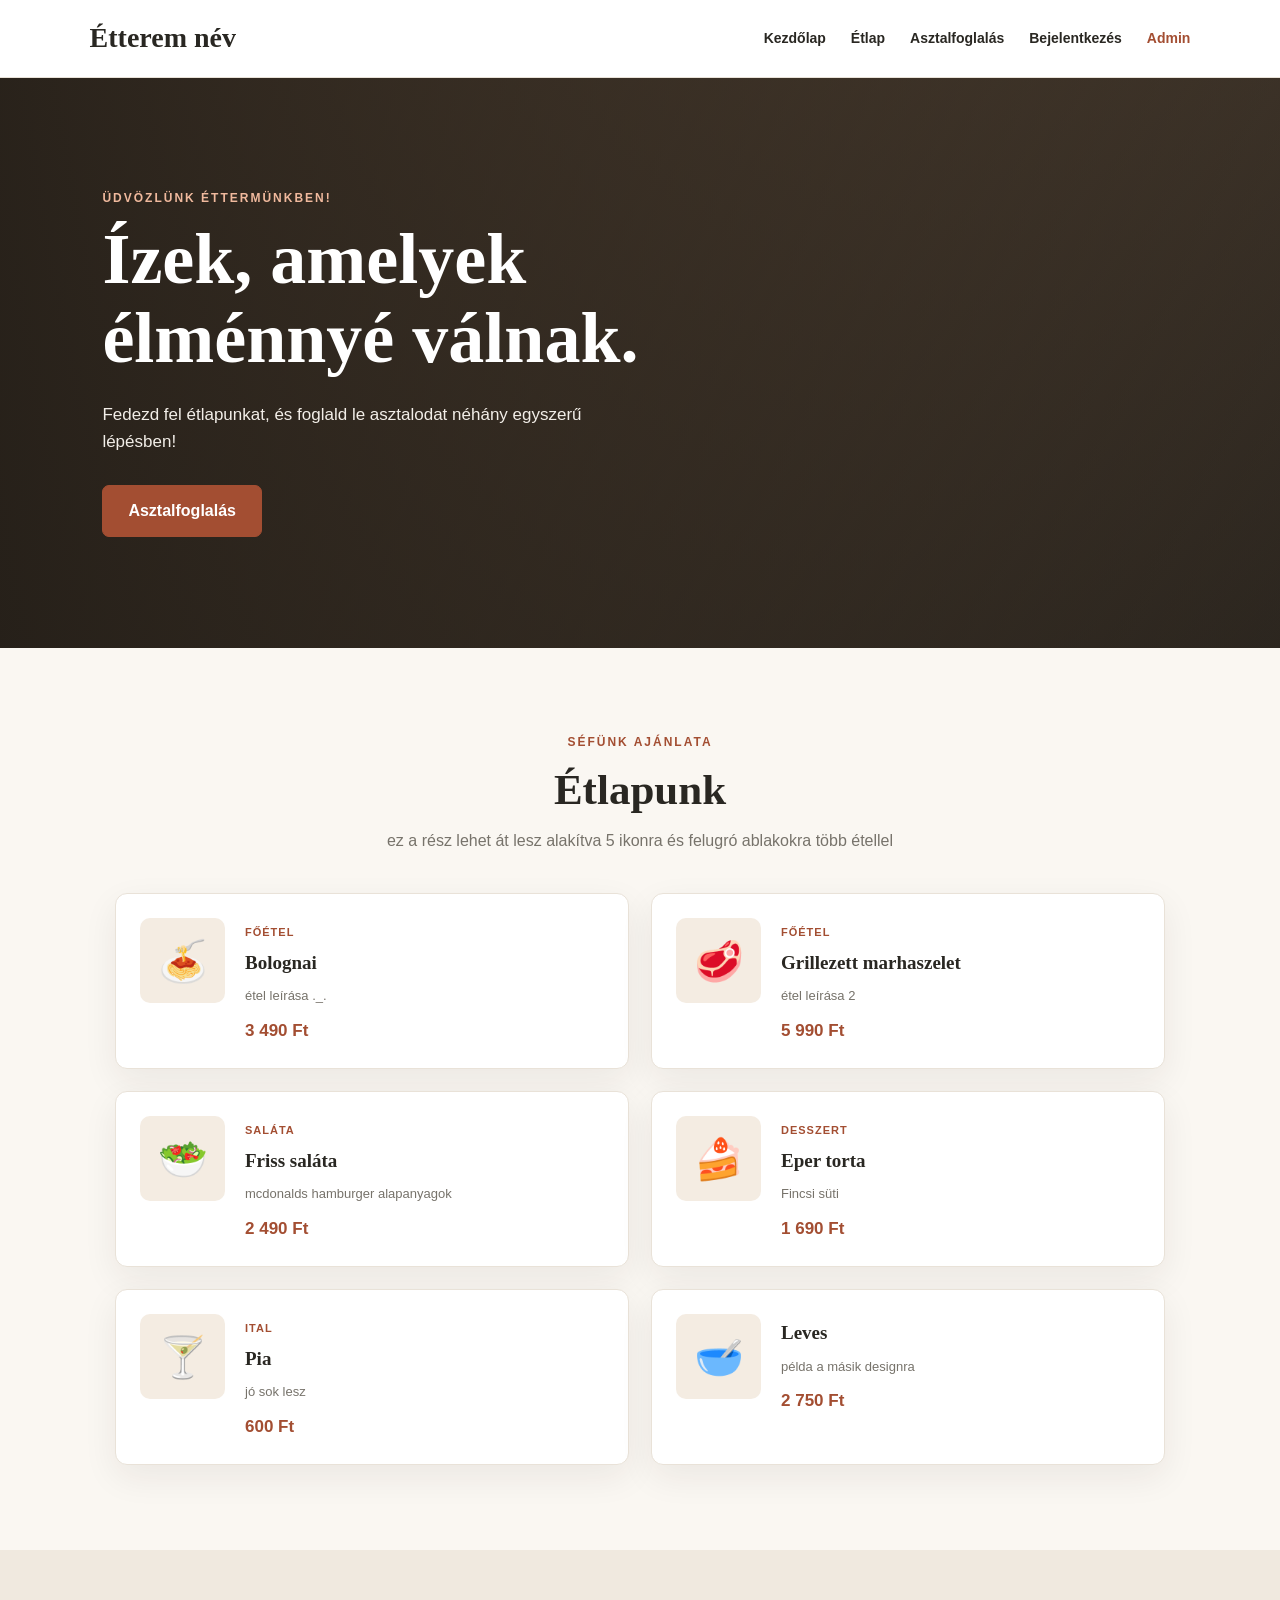
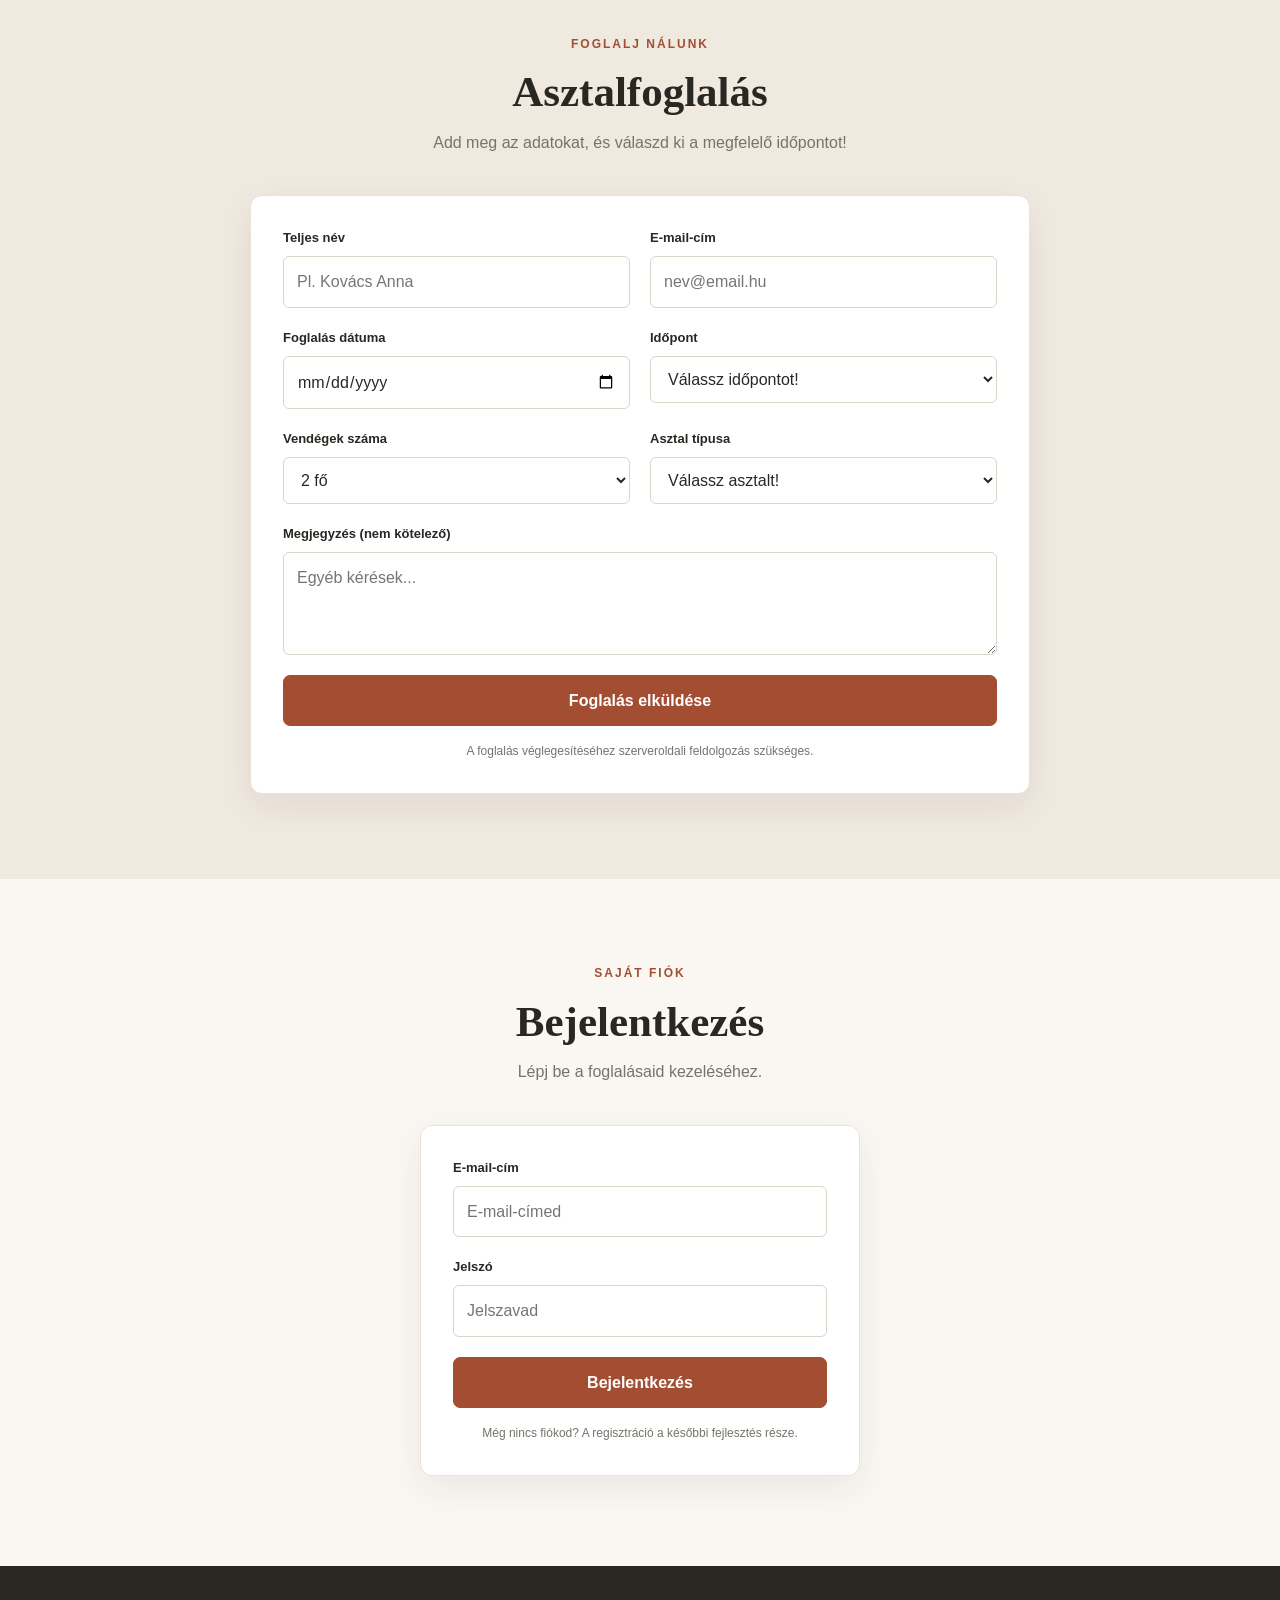
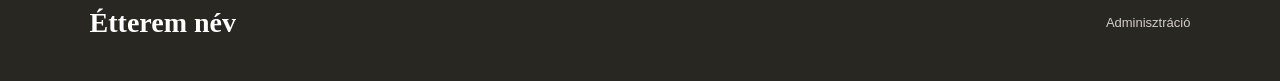
==== index.html @ 40e05d7c "Add files via upload" ====
<!DOCTYPE html>
<html lang="hu">
<head>
    <meta charset="UTF-8">
    <meta name="viewport" content="width=device-width, initial-scale=1.0">
    <title>Étterem név | Éttermi Asztalfoglalás</title>
    <link rel="stylesheet" href="style.css">
</head>
<body>

<header class="header">
    <a href="index.html" class="logo">Étterem név</a>

    <nav>
        <a href="#kezdolap">Kezdőlap</a>
        <a href="#etlap">Étlap</a>
        <a href="#foglalas">Asztalfoglalás</a>
        <a href="#belepes">Bejelentkezés</a>
        <a href="admin.html" class="admin-link">Admin</a>
    </nav>
</header>

<main>
    <section class="hero" id="kezdolap">
        <div class="hero-content">
            <p class="eyebrow">Üdvözlünk éttermünkben!</p>
            <h1>Ízek, amelyek<br>élménnyé válnak.</h1>
            <p>
                Fedezd fel étlapunkat, és foglald le
                asztalodat néhány egyszerű lépésben!
            </p>
            <a href="#foglalas" class="btn">Asztalfoglalás</a>
        </div>
    </section>

    <section class="section" id="etlap">
        <div class="section-heading">
            <p class="eyebrow">Séfünk ajánlata</p>
            <h2>Étlapunk</h2>
            <p>ez a rész lehet át lesz alakítva 5 ikonra és felugró ablakokra több étellel</p>
        </div>

        <!-- adatbázisból majd ide kellenek az ételek -->

        <div class="menu-grid">
            <article class="menu-card">
                <div class="food-icon">🍝</div>
                <div class="menu-info">
                    <span class="category">Főétel</span>
                    <h3>Bolognai</h3>
                    <p>étel leírása ._.</p>
                    <strong>3 490 Ft</strong>
                </div>
            </article>

            <article class="menu-card">
                <div class="food-icon">🥩</div>
                <div class="menu-info">
                    <span class="category">Főétel</span>
                    <h3>Grillezett marhaszelet</h3>
                    <p>étel leírása 2</p>
                    <strong>5 990 Ft</strong>
                </div>
            </article>

            <article class="menu-card">
                <div class="food-icon">🥗</div>
                <div class="menu-info">
                    <span class="category">Saláta</span>
                    <h3>Friss saláta</h3>
                    <p>mcdonalds hamburger alapanyagok</p>
                    <strong>2 490 Ft</strong>
                </div>
            </article>

            <article class="menu-card">
                <div class="food-icon">🍰</div>
                <div class="menu-info">
                    <span class="category">Desszert</span>
                    <h3>Eper torta</h3>
                    <p>Fincsi süti</p>
                    <strong>1 690 Ft</strong>
                </div>
            </article>

            <article class="menu-card">
                <div class="food-icon">🍸</div>
                <div class="menu-info">
                    <span class="category">Ital
                    </span>
                    <h3>Pia</h3>
                    <p>jó sok lesz</p>
                    <strong>600 Ft</strong>
                </div>
            </article>

            <!-- 2. forma az ikonra ha felugró ablakok lesznek -->

            <article class="menu-card">
                <div class="food-icon">🥣</div>
                <div class="menu-info">
                    
                    <h3>Leves</h3>
                    <p>példa a másik designra</p>
                    <strong>2 750 Ft</strong>
                </div>
            </article>
        </div>
    </section>

    <section class="section reservation-section" id="foglalas">
        <div class="section-heading">
            <p class="eyebrow">Foglalj nálunk</p>
            <h2>Asztalfoglalás</h2>
            <p>Add meg az adatokat, és válaszd ki a megfelelő időpontot!</p>
        </div>

        <!-- helyek és időpontok adatbázis ide kell majd -->

        <form class="form-card" action="#" method="post">
            <div class="form-grid">
                <div class="form-group">
                    <label for="guest-name">Teljes név</label>
                    <input type="text" id="guest-name" name="guest_name"
                           placeholder="Pl. Kovács Anna" required>
                </div>

                <div class="form-group">
                    <label for="guest-email">E-mail-cím</label>
                    <input type="email" id="guest-email" name="email"
                           placeholder="nev@email.hu" required>
                </div>

                <div class="form-group">
                    <label for="date">Foglalás dátuma</label>
                    <input type="date" id="date" name="date" required>
                </div>

                <div class="form-group">
                    <label for="time">Időpont</label>
                    <select id="time" name="time" required>
                        <option value="">Válassz időpontot!</option>
                        <option value="12:00">12:00</option>
                        <option value="13:00">13:00</option>
                        <option value="14:00">14:00</option>
                        <option value="18:00">18:00</option>
                        <option value="19:00">19:00</option>
                        <option value="20:00">20:00</option>
                    </select>
                </div>

                <div class="form-group">
                    <label for="guests">Vendégek száma</label>
                    <select id="guests" name="guests" required>
                        <option value="1">1 fő</option>
                        <option value="2" selected>2 fő</option>
                        <option value="3">3 fő</option>
                        <option value="4">4 fő</option>
                        <option value="5">5 fő</option>
                        <option value="6">6 fő</option>
                    </select>
                </div>

                <div class="form-group">
                    <label for="table">Asztal típusa</label>
                    <select id="table" name="table_type" required>
                        <option value="">Válassz asztalt!</option>
                        <option value="normal">Normál asztal</option>
                        <option value="window">Ablak melletti</option>
                        <option value="family">Családi asztal</option>
                    </select>
                </div>
            </div>

            <div class="form-group">
                <label for="note">Megjegyzés (nem kötelező)</label>
                <textarea id="note" name="note" rows="3"
                          placeholder="Egyéb kérések..."></textarea>
            </div>

            <button type="submit" class="btn btn-full">
                Foglalás elküldése
            </button>
            <p class="form-note">
                A foglalás véglegesítéséhez szerveroldali feldolgozás szükséges.
            </p>
        </form>
    </section>

    <section class="section login-section" id="belepes">
        <div class="section-heading">
            <p class="eyebrow">Saját fiók</p>
            <h2>Bejelentkezés</h2>
            <p>Lépj be a foglalásaid kezeléséhez.</p>
        </div>

        <!-- felhasználók és foglalások adatbázis ide jön -->

        <form class="form-card login-card" action="#" method="post">
            <div class="form-group">
                <label for="login-email">E-mail-cím</label>
                <input type="email" id="login-email" name="email"
                       placeholder="E-mail-címed" autocomplete="email" required>
            </div>

            <div class="form-group">
                <label for="login-password">Jelszó</label>
                <input type="password" id="login-password" name="password"
                       placeholder="Jelszavad" autocomplete="current-password"
                       required>
            </div>

            <button type="submit" class="btn btn-full">Bejelentkezés</button>

            <p class="form-note">
                Még nincs fiókod? A regisztráció a későbbi fejlesztés része.
            </p>
        </form>
    </section>
</main>

<footer class="footer">
    <a href="index.html" class="logo">Étterem név</a>
    <a href="admin.html">Adminisztráció</a>
</footer>

</body>
</html>
---- style.css ----
/*alapok*/

:root {
    --primary: #a34e32;
    --primary-dark: #79351f;
    --background: #faf7f2;
    --surface: #ffffff;
    --text: #292722;
    --muted: #77736b;
    --border: #e9e2d8;
    --success: #28764c;
    --warning: #98651a;
    --shadow: 0 12px 35px rgba(46, 35, 22, 0.07);
}

* {
    box-sizing: border-box;
    margin: 0;
    padding: 0;
}

html {
    scroll-behavior: smooth;
    scroll-padding-top: 90px;
}

body {
    font-family: Arial, Helvetica, sans-serif;
    background: var(--background);
    color: var(--text);
    line-height: 1.6;
}

a {
    color: inherit;
    text-decoration: none;
}

button,
input,
select,
textarea {
    font: inherit;
}

button,
.btn {
    cursor: pointer;
}

section {
    scroll-margin-top: 85px;
}

/*fejléc és azon a műveletek*/

.header {
    position: sticky;
    top: 0;
    z-index: 10;
    min-height: 76px;
    padding: 16px 7%;
    display: flex;
    justify-content: space-between;
    align-items: center;
    gap: 24px;
    background: rgba(255, 255, 255, 0.97);
    border-bottom: 1px solid var(--border);
}

.logo {
    font-family: Georgia, serif;
    font-size: 28px;
    font-weight: bold;
    white-space: nowrap;
}

.logo span {
    color: var(--primary);
}

.header nav {
    display: flex;
    align-items: center;
    flex-wrap: wrap;
    gap: 25px;
}

.header nav a {
    font-size: 14px;
    font-weight: 600;
    transition: color 0.2s;
}

.header nav a:hover {
    color: var(--primary);
}

.header nav .admin-link {
    color: var(--primary);
}

/*gombok*/

.btn {
    display: inline-flex;
    justify-content: center;
    align-items: center;
    min-height: 48px;
    padding: 12px 25px;
    border: 1px solid var(--primary);
    border-radius: 7px;
    background: var(--primary);
    color: white;
    font-weight: bold;
    transition: background 0.2s, transform 0.2s;
}

.btn:hover {
    background: var(--primary-dark);
    border-color: var(--primary-dark);
    transform: translateY(-1px);
}

.btn-full {
    width: 100%;
}

.btn-outline {
    color: var(--primary);
    background: transparent;
}

.btn-outline:hover {
    color: white;
}

.small-btn {
    padding: 7px 11px;
    border: 1px solid var(--border);
    border-radius: 5px;
    background: white;
    color: var(--primary);
    font-size: 12px;
    font-weight: bold;
}

.small-btn:hover {
    background: #f7ece5;
}

/*főoldal*/

.hero {
    min-height: 570px;
    padding: 90px 8%;
    display: flex;
    align-items: center;
    background:
        linear-gradient(
            90deg,
            rgba(29, 25, 20, 0.88),
            rgba(29, 25, 20, 0.35)
        ),
        linear-gradient(135deg, #80654c, #342d25);
    color: white;
}

.hero-content {
    max-width: 650px;
}

.eyebrow {
    margin-bottom: 12px;
    color: var(--primary);
    font-size: 12px;
    font-weight: bold;
    letter-spacing: 2px;
    text-transform: uppercase;
}

.hero .eyebrow {
    color: #f0b99d;
}

.hero h1 {
    margin-bottom: 22px;
    font-family: Georgia, serif;
    font-size: clamp(42px, 6vw, 72px);
    line-height: 1.1;
}

.hero-content > p:not(.eyebrow) {
    max-width: 490px;
    margin-bottom: 30px;
    color: #f2eee8;
    font-size: 17px;
}

/*közös részek*/

.section {
    padding: 85px 7%;
}

.section-heading {
    max-width: 650px;
    margin: 0 auto 40px;
    text-align: center;
}

.section-heading h1,
.section-heading h2 {
    margin-bottom: 12px;
    font-family: Georgia, serif;
    font-size: clamp(30px, 4vw, 43px);
    line-height: 1.2;
}

.section-heading > p:last-child {
    color: var(--muted);
}

/*étlap*/

.menu-grid {
    display: grid;
    grid-template-columns: repeat(2, minmax(0, 1fr));
    gap: 22px;
    max-width: 1050px;
    margin: 0 auto;
}

.menu-card {
    display: flex;
    gap: 20px;
    padding: 24px;
    background: var(--surface);
    border: 1px solid var(--border);
    border-radius: 12px;
    box-shadow: var(--shadow);
    transition: transform 0.2s;
}

.menu-card:hover {
    transform: translateY(-4px);
}

.food-icon {
    width: 85px;
    height: 85px;
    flex-shrink: 0;
    display: grid;
    place-items: center;
    border-radius: 10px;
    background: #f4ece2;
    font-size: 40px;
}

.menu-info {
    min-width: 0;
}

.category {
    color: var(--primary);
    font-size: 11px;
    font-weight: bold;
    letter-spacing: 1px;
    text-transform: uppercase;
}

.menu-info h3 {
    margin: 4px 0 8px;
    font-family: Georgia, serif;
    font-size: 19px;
}

.menu-info p {
    margin-bottom: 10px;
    color: var(--muted);
    font-size: 13px;
}

.menu-info strong {
    color: var(--primary);
    font-size: 17px;
}

/*foglalás és infók*/

.reservation-section {
    background: #f0e9df;
}

.form-card {
    max-width: 780px;
    margin: 0 auto;
    padding: 32px;
    background: white;
    border: 1px solid var(--border);
    border-radius: 12px;
    box-shadow: var(--shadow);
}

.form-grid {
    display: grid;
    grid-template-columns: repeat(2, minmax(0, 1fr));
    gap: 20px;
    margin-bottom: 20px;
}

.form-grid-full {
    grid-column: 1 / -1;
}

.form-group {
    display: flex;
    flex-direction: column;
    gap: 7px;
    margin-bottom: 20px;
}

.form-grid .form-group {
    margin-bottom: 0;
}

.form-group label {
    font-size: 13px;
    font-weight: bold;
}

.form-group input,
.form-group select,
.form-group textarea {
    width: 100%;
    min-width: 0;
    padding: 12px 13px;
    color: var(--text);
    background: #fff;
    border: 1px solid #dcd5ca;
    border-radius: 6px;
    outline: none;
    transition: border-color 0.2s, box-shadow 0.2s;
}

.form-group input,
.form-group select {
    min-height: 47px;
}

.form-group textarea {
    resize: vertical;
}

.form-group input:focus,
.form-group select:focus,
.form-group textarea:focus {
    border-color: var(--primary);
    box-shadow: 0 0 0 3px rgba(163, 78, 50, 0.12);
}

.form-note {
    margin-top: 16px;
    color: var(--muted);
    font-size: 12px;
    text-align: center;
}

/*bejelentkezés*/

.login-section {
    padding-top: 85px;
    padding-bottom: 90px;
}

.login-card {
    max-width: 440px;
}

.login-card .form-group {
    margin-bottom: 20px;
}

.back-link {
    display: block;
    margin-top: 22px;
    color: var(--primary);
    font-size: 14px;
    text-align: center;
}

.back-link:hover {
    text-decoration: underline;
}

/*lábléc*/

.footer {
    padding: 35px 7%;
    display: flex;
    justify-content: space-between;
    align-items: center;
    flex-wrap: wrap;
    gap: 20px;
    background: #292722;
    color: white;
}

.footer p,
.footer > a:last-child {
    color: #d4cec5;
    font-size: 13px;
}

/*admin*/

.admin-body {
    min-height: 100vh;
}

.admin-main {
    max-width: 1250px;
    margin: 0 auto;
    padding: 50px 5%;
}

.admin-login-section {
    padding: 25px 0 75px;
}

.admin-login-section .section-heading h1 {
    font-size: 36px;
}

.dashboard {
    padding-top: 35px;
    border-top: 1px solid var(--border);
}

.dashboard-heading {
    display: flex;
    justify-content: space-between;
    align-items: center;
    flex-wrap: wrap;
    gap: 20px;
    margin-bottom: 30px;
}

.dashboard-heading h1 {
    font-family: Georgia, serif;
    font-size: 36px;
}

.stats-grid {
    display: grid;
    grid-template-columns: repeat(3, minmax(0, 1fr));
    gap: 20px;
    margin-bottom: 30px;
}

.stat-card {
    padding: 25px;
    background: white;
    border: 1px solid var(--border);
    border-radius: 10px;
    box-shadow: var(--shadow);
}

.stat-card span,
.stat-card small {
    display: block;
    color: var(--muted);
    font-size: 13px;
}

.stat-card strong {
    display: block;
    margin: 8px 0;
    color: var(--primary);
    font-family: Georgia, serif;
    font-size: 36px;
}

.admin-panel {
    margin-bottom: 30px;
    padding: 28px;
    background: white;
    border: 1px solid var(--border);
    border-radius: 10px;
    box-shadow: var(--shadow);
}

.panel-heading {
    margin-bottom: 22px;
}

.panel-heading h2,
.admin-panel > h2 {
    margin-bottom: 6px;
    font-family: Georgia, serif;
    font-size: 24px;
}

.panel-heading p,
.panel-description {
    color: var(--muted);
    font-size: 13px;
}

.table-wrapper {
    width: 100%;
    overflow-x: auto;
}

table {
    width: 100%;
    border-collapse: collapse;
    text-align: left;
}

th,
td {
    padding: 15px 12px;
    border-bottom: 1px solid var(--border);
    font-size: 13px;
    white-space: nowrap;
}

th {
    background: #f8f4ef;
    color: #625a50;
    font-size: 12px;
}

.status {
    display: inline-block;
    padding: 5px 9px;
    border-radius: 20px;
    font-size: 11px;
    font-weight: bold;
}

.status-pending {
    background: #fff0d6;
    color: var(--warning);
}

.status-confirmed {
    background: #e0f3e6;
    color: var(--success);
}

.admin-menu-form {
    margin-top: 25px;
}

.checkbox-label {
    display: flex;
    align-items: center;
    gap: 10px;
    cursor: pointer;
}

.checkbox-label input {
    width: 17px;
    height: 17px;
    accent-color: var(--primary);
}

.database-grid {
    display: grid;
    grid-template-columns: repeat(2, minmax(0, 1fr));
    gap: 15px;
    margin-top: 22px;
}

.database-item {
    padding: 18px;
    background: #faf7f2;
    border: 1px solid var(--border);
    border-radius: 8px;
}

.database-item strong {
    color: var(--primary);
}

.database-item p {
    margin-top: 6px;
    color: var(--muted);
    font-size: 13px;
}

/*flex kinézet*/

@media (max-width: 900px) {
    .header {
        align-items: flex-start;
        flex-direction: column;
    }

    .header nav {
        gap: 12px 20px;
    }

    .menu-grid {
        grid-template-columns: 1fr;
    }

    .hero {
        min-height: 470px;
    }

    .stats-grid {
        grid-template-columns: 1fr;
    }
}

@media (max-width: 600px) {
    .header {
        padding: 15px 5%;
    }

    .header nav {
        gap: 10px 14px;
    }

    .header nav a {
        font-size: 12px;
    }

    .section {
        padding: 55px 5%;
    }

    .hero {
        min-height: 430px;
        padding: 55px 6%;
    }

    .hero h1 {
        font-size: 43px;
    }

    .form-card {
        padding: 22px 18px;
    }

    .form-grid {
        grid-template-columns: 1fr;
    }

    .form-grid-full {
        grid-column: auto;
    }

    .menu-card {
        padding: 17px;
        gap: 13px;
    }

    .food-icon {
        width: 60px;
        height: 60px;
        font-size: 30px;
    }

    .menu-info h3 {
        font-size: 16px;
    }

    .admin-main {
        padding: 30px 4%;
    }

    .admin-panel {
        padding: 18px 12px;
    }

    .database-grid {
        grid-template-columns: 1fr;
    }

    .footer {
        flex-direction: column;
        text-align: center;
    }
}
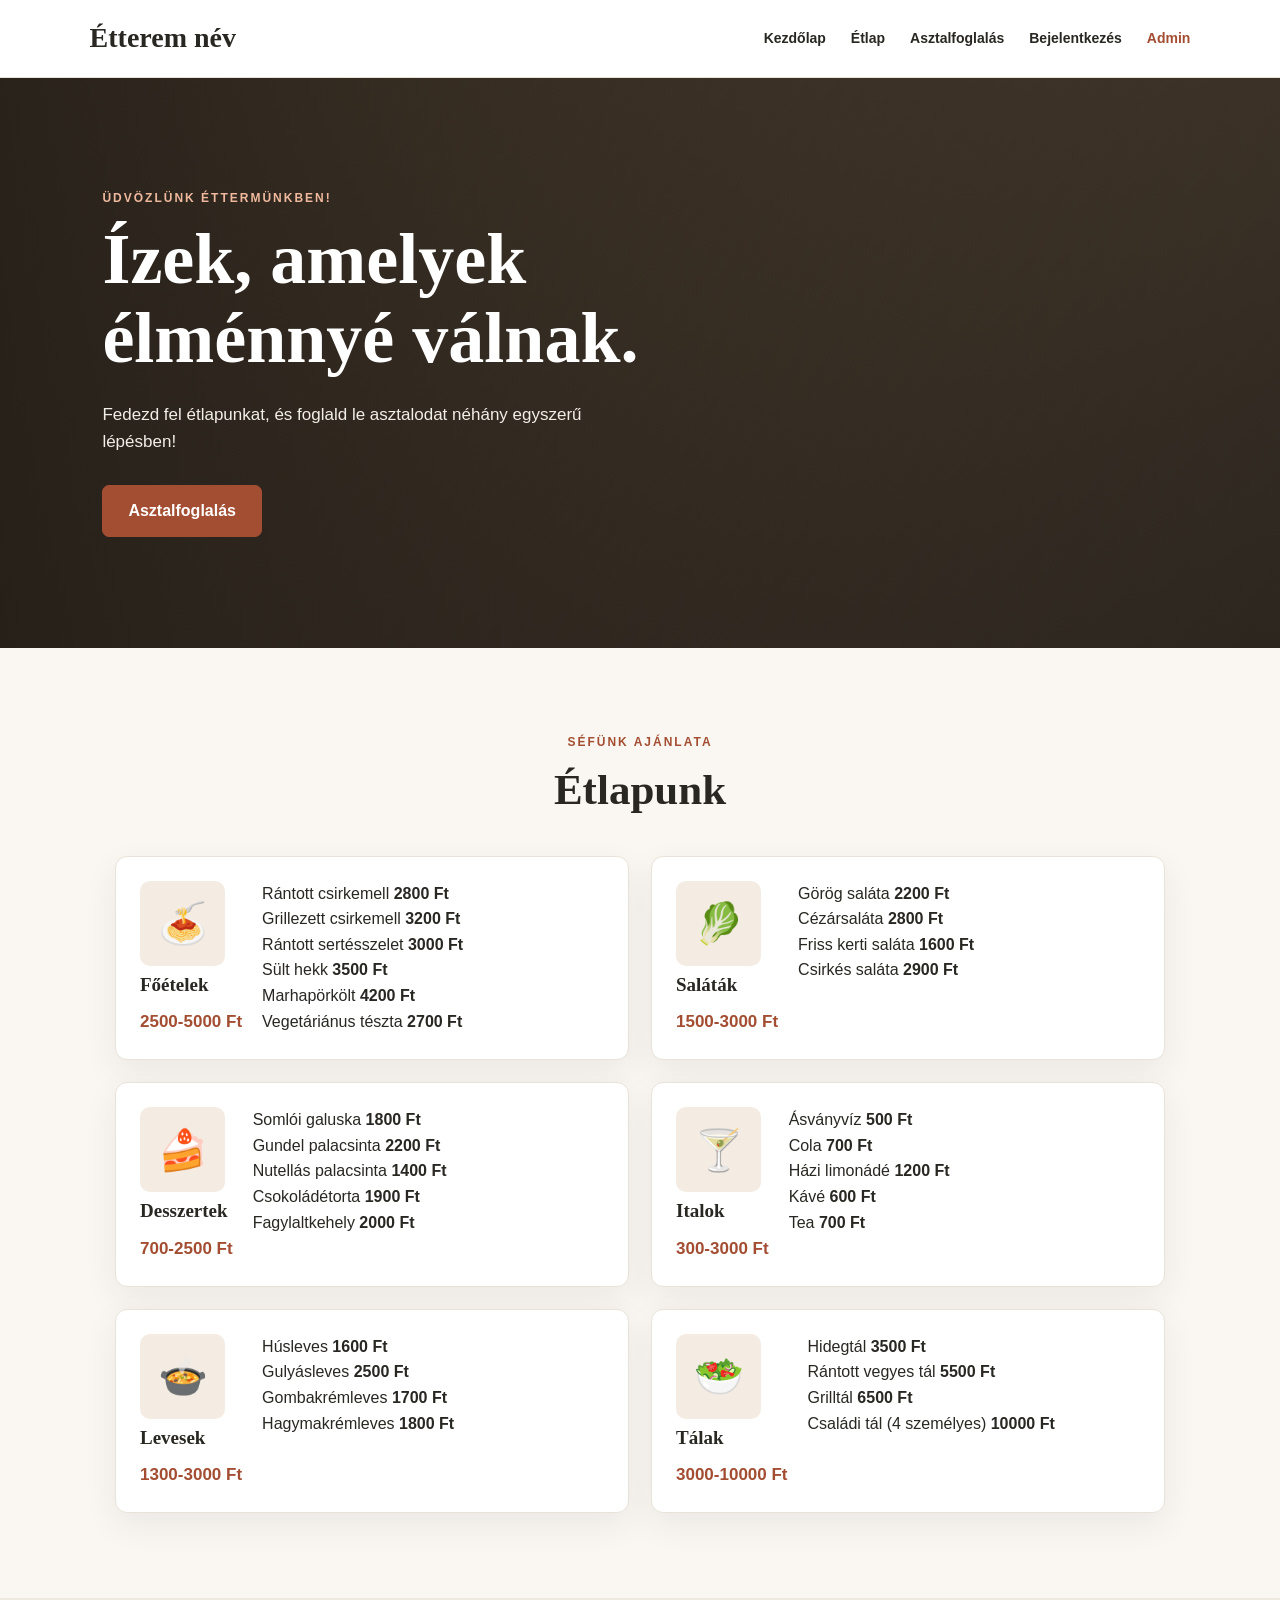
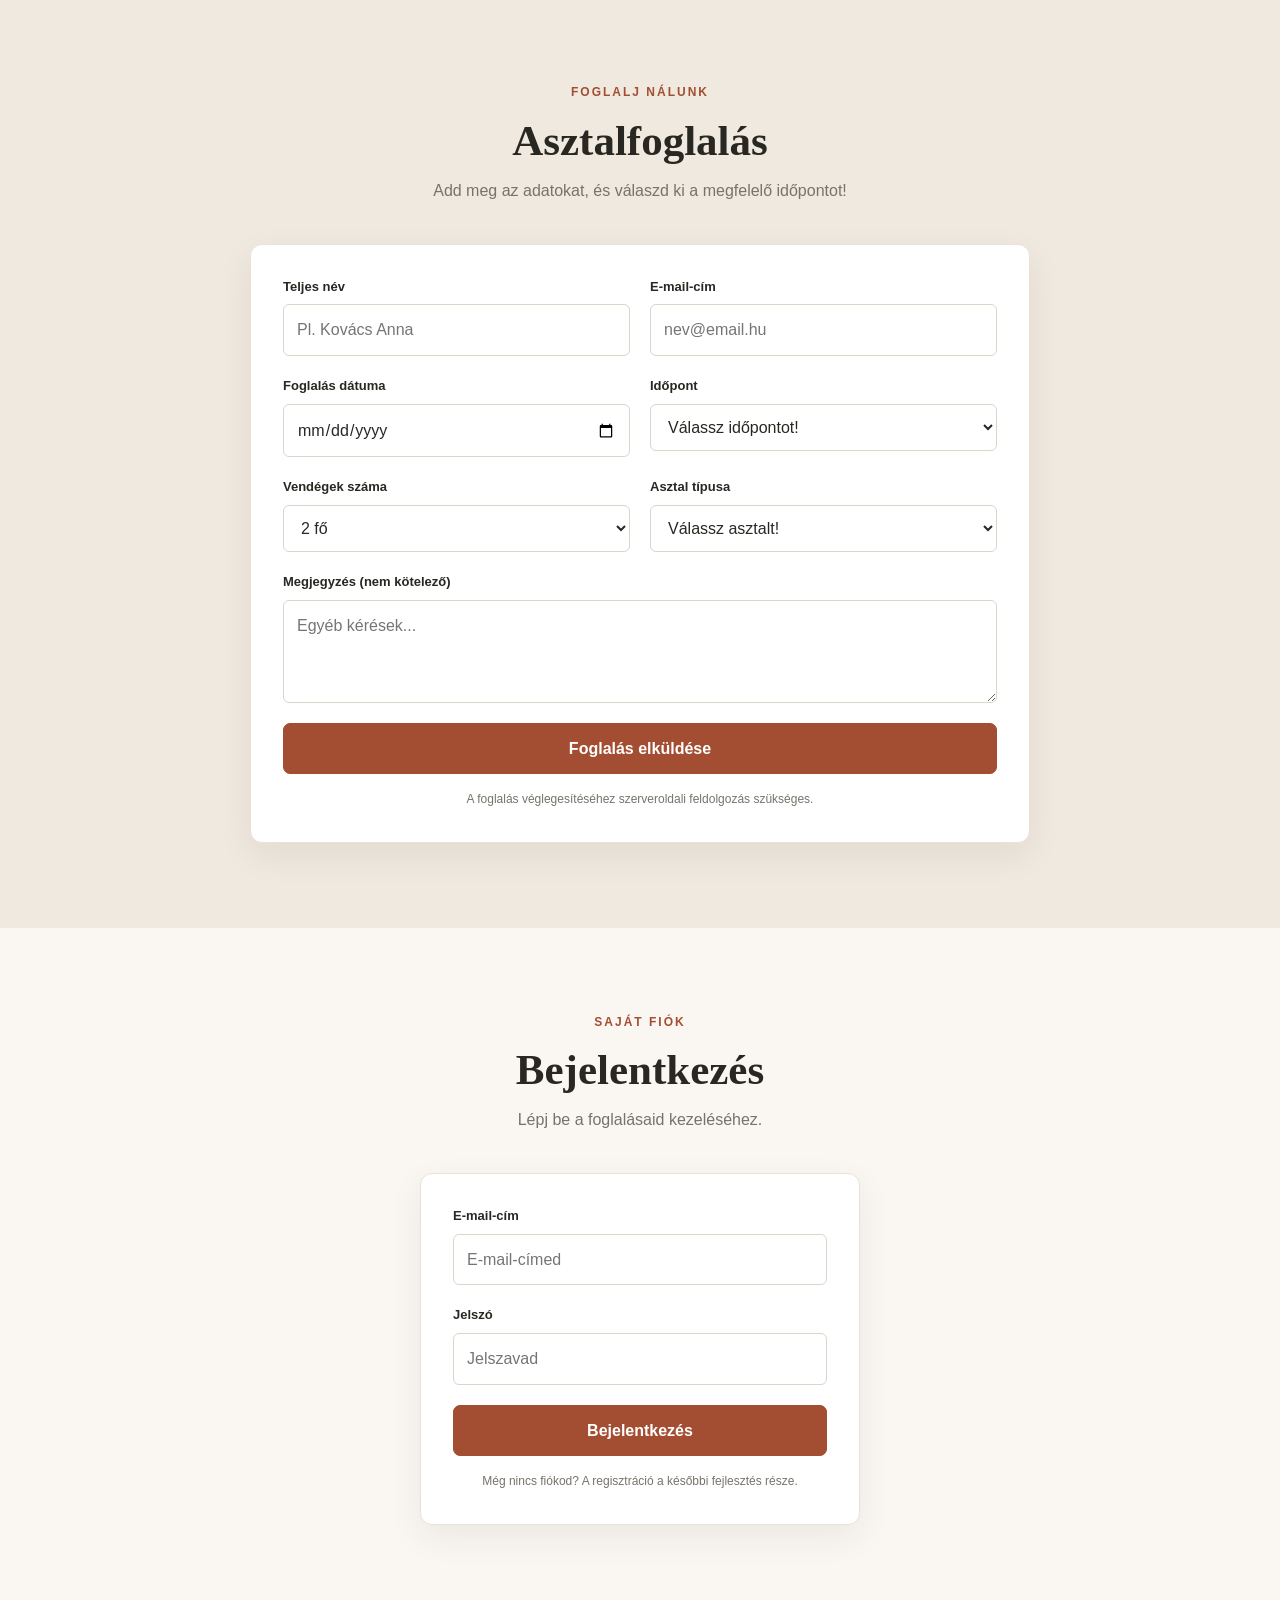
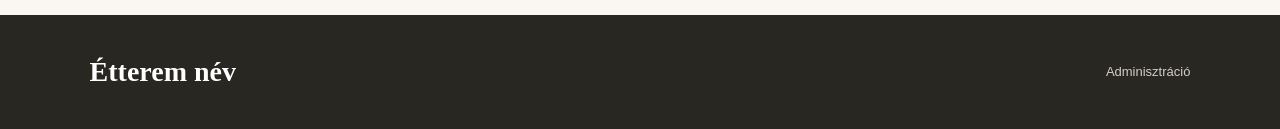
==== commit 9a040729: "Update index.html" ====
--- a/index.html
+++ b/index.html
@@ -38,75 +38,217 @@
         <div class="section-heading">
             <p class="eyebrow">Séfünk ajánlata</p>
             <h2>Étlapunk</h2>
-            <p>ez a rész lehet át lesz alakítva 5 ikonra és felugró ablakokra több étellel</p>
         </div>
 
         <!-- adatbázisból majd ide kellenek az ételek -->
 
-        <div class="menu-grid">
-            <article class="menu-card">
-                <div class="food-icon">🍝</div>
-                <div class="menu-info">
-                    <span class="category">Főétel</span>
-                    <h3>Bolognai</h3>
-                    <p>étel leírása ._.</p>
-                    <strong>3 490 Ft</strong>
-                </div>
-            </article>
-
-            <article class="menu-card">
-                <div class="food-icon">🥩</div>
-                <div class="menu-info">
-                    <span class="category">Főétel</span>
-                    <h3>Grillezett marhaszelet</h3>
-                    <p>étel leírása 2</p>
-                    <strong>5 990 Ft</strong>
-                </div>
-            </article>
-
-            <article class="menu-card">
-                <div class="food-icon">🥗</div>
-                <div class="menu-info">
-                    <span class="category">Saláta</span>
-                    <h3>Friss saláta</h3>
-                    <p>mcdonalds hamburger alapanyagok</p>
-                    <strong>2 490 Ft</strong>
-                </div>
-            </article>
-
-            <article class="menu-card">
-                <div class="food-icon">🍰</div>
-                <div class="menu-info">
-                    <span class="category">Desszert</span>
-                    <h3>Eper torta</h3>
-                    <p>Fincsi süti</p>
-                    <strong>1 690 Ft</strong>
-                </div>
-            </article>
-
-            <article class="menu-card">
-                <div class="food-icon">🍸</div>
-                <div class="menu-info">
-                    <span class="category">Ital
-                    </span>
-                    <h3>Pia</h3>
-                    <p>jó sok lesz</p>
-                    <strong>600 Ft</strong>
-                </div>
-            </article>
-
-            <!-- 2. forma az ikonra ha felugró ablakok lesznek -->
-
-            <article class="menu-card">
-                <div class="food-icon">🥣</div>
-                <div class="menu-info">
-                    
-                    <h3>Leves</h3>
-                    <p>példa a másik designra</p>
-                    <strong>2 750 Ft</strong>
-                </div>
-            </article>
-        </div>
+        
+<div class="menu-grid">
+
+    <!-- FŐÉTELEK -->
+    <article class="menu-card">
+        <div class="menu-header" onclick="toggleMenu(this)">
+            <div class="food-icon">🍝</div>
+            <div class="menu-info">
+                <h3>Főételek</h3>
+                <strong>2500-5000 Ft</strong>
+            </div>
+            
+        </div>
+
+        <div class="menu-content">
+            <div class="food-item">
+                <span>Rántott csirkemell</span>
+                <strong>2800 Ft</strong>
+            </div>
+            <div class="food-item">
+                <span>Grillezett csirkemell</span>
+                <strong>3200 Ft</strong>
+            </div>
+            <div class="food-item">
+                <span>Rántott sertésszelet</span>
+                <strong>3000 Ft</strong>
+            </div>
+            <div class="food-item">
+                <span>Sült hekk</span>
+                <strong>3500 Ft</strong>
+            </div>
+            <div class="food-item">
+                <span>Marhapörkölt</span>
+                <strong>4200 Ft</strong>
+            </div>
+            <div class="food-item">
+                <span>Vegetáriánus tészta</span>
+                <strong>2700 Ft</strong>
+            </div>
+        </div>
+    </article>
+
+    <!-- SALÁTÁK -->
+    <article class="menu-card">
+        <div class="menu-header" onclick="toggleMenu(this)">
+            <div class="food-icon">🥬</div>
+            <div class="menu-info">
+                <h3>Saláták</h3>
+                <strong>1500-3000 Ft</strong>
+            </div>
+            
+        </div>
+
+        <div class="menu-content">
+            <div class="food-item">
+                <span>Görög saláta</span>
+                <strong>2200 Ft</strong>
+            </div>
+            <div class="food-item">
+                <span>Cézársaláta</span>
+                <strong>2800 Ft</strong>
+            </div>
+            <div class="food-item">
+                <span>Friss kerti saláta</span>
+                <strong>1600 Ft</strong>
+            </div>
+            <div class="food-item">
+                <span>Csirkés saláta</span>
+                <strong>2900 Ft</strong>
+            </div>
+        </div>
+    </article>
+
+    <!-- DESSZERTEK -->
+    <article class="menu-card">
+        <div class="menu-header" onclick="toggleMenu(this)">
+            <div class="food-icon">🍰</div>
+            <div class="menu-info">
+                <h3>Desszertek</h3>
+                <strong>700-2500 Ft</strong>
+            </div>
+            
+        </div>
+
+        <div class="menu-content">
+            <div class="food-item">
+                <span>Somlói galuska</span>
+                <strong>1800 Ft</strong>
+            </div>
+            <div class="food-item">
+                <span>Gundel palacsinta</span>
+                <strong>2200 Ft</strong>
+            </div>
+            <div class="food-item">
+                <span>Nutellás palacsinta</span>
+                <strong>1400 Ft</strong>
+            </div>
+            <div class="food-item">
+                <span>Csokoládétorta</span>
+                <strong>1900 Ft</strong>
+            </div>
+            <div class="food-item">
+                <span>Fagylaltkehely</span>
+                <strong>2000 Ft</strong>
+            </div>
+        </div>
+    </article>
+
+    <!-- ITALOK -->
+    <article class="menu-card">
+        <div class="menu-header" onclick="toggleMenu(this)">
+            <div class="food-icon">🍸</div>
+            <div class="menu-info">
+                <h3>Italok</h3>
+                <strong>300-3000 Ft</strong>
+            </div>
+            
+        </div>
+
+        <div class="menu-content">
+            <div class="food-item">
+                <span>Ásványvíz</span>
+                <strong>500 Ft</strong>
+            </div>
+            <div class="food-item">
+                <span>Cola</span>
+                <strong>700 Ft</strong>
+            </div>
+            <div class="food-item">
+                <span>Házi limonádé</span>
+                <strong>1200 Ft</strong>
+            </div>
+            <div class="food-item">
+                <span>Kávé</span>
+                <strong>600 Ft</strong>
+            </div>
+            <div class="food-item">
+                <span>Tea</span>
+                <strong>700 Ft</strong>
+            </div>
+        </div>
+    </article>
+
+    <!-- LEVESEK -->
+    <article class="menu-card">
+        <div class="menu-header" onclick="toggleMenu(this)">
+            <div class="food-icon">🍲</div>
+            <div class="menu-info">
+                <h3>Levesek</h3>
+                <strong>1300-3000 Ft</strong>
+            </div>
+            
+        </div>
+
+        <div class="menu-content">
+            <div class="food-item">
+                <span>Húsleves</span>
+                <strong>1600 Ft</strong>
+            </div>
+            <div class="food-item">
+                <span>Gulyásleves</span>
+                <strong>2500 Ft</strong>
+            </div>
+            <div class="food-item">
+                <span>Gombakrémleves</span>
+                <strong>1700 Ft</strong>
+            </div>
+            <div class="food-item">
+                <span>Hagymakrémleves</span>
+                <strong>1800 Ft</strong>
+            </div>
+        </div>
+    </article>
+
+    <!-- TÁLAK -->
+    <article class="menu-card">
+        <div class="menu-header" onclick="toggleMenu(this)">
+            <div class="food-icon">🥗</div>
+            <div class="menu-info">
+                <h3>Tálak</h3>
+                <strong>3000-10000 Ft</strong>
+            </div>
+            
+        </div>
+
+        <div class="menu-content">
+            <div class="food-item">
+                <span>Hidegtál</span>
+                <strong>3500 Ft</strong>
+            </div>
+            <div class="food-item">
+                <span>Rántott vegyes tál</span>
+                <strong>5500 Ft</strong>
+            </div>
+            <div class="food-item">
+                <span>Grilltál</span>
+                <strong>6500 Ft</strong>
+            </div>
+            <div class="food-item">
+                <span>Családi tál (4 személyes)</span>
+                <strong>10000 Ft</strong>
+            </div>
+        </div>
+    </article>
+
+</div>
+
     </section>
 
     <section class="section reservation-section" id="foglalas">
@@ -224,6 +366,6 @@
     <a href="index.html" class="logo">Étterem név</a>
     <a href="admin.html">Adminisztráció</a>
 </footer>
-
+<script src="script.js"></script>
 </body>
 </html>
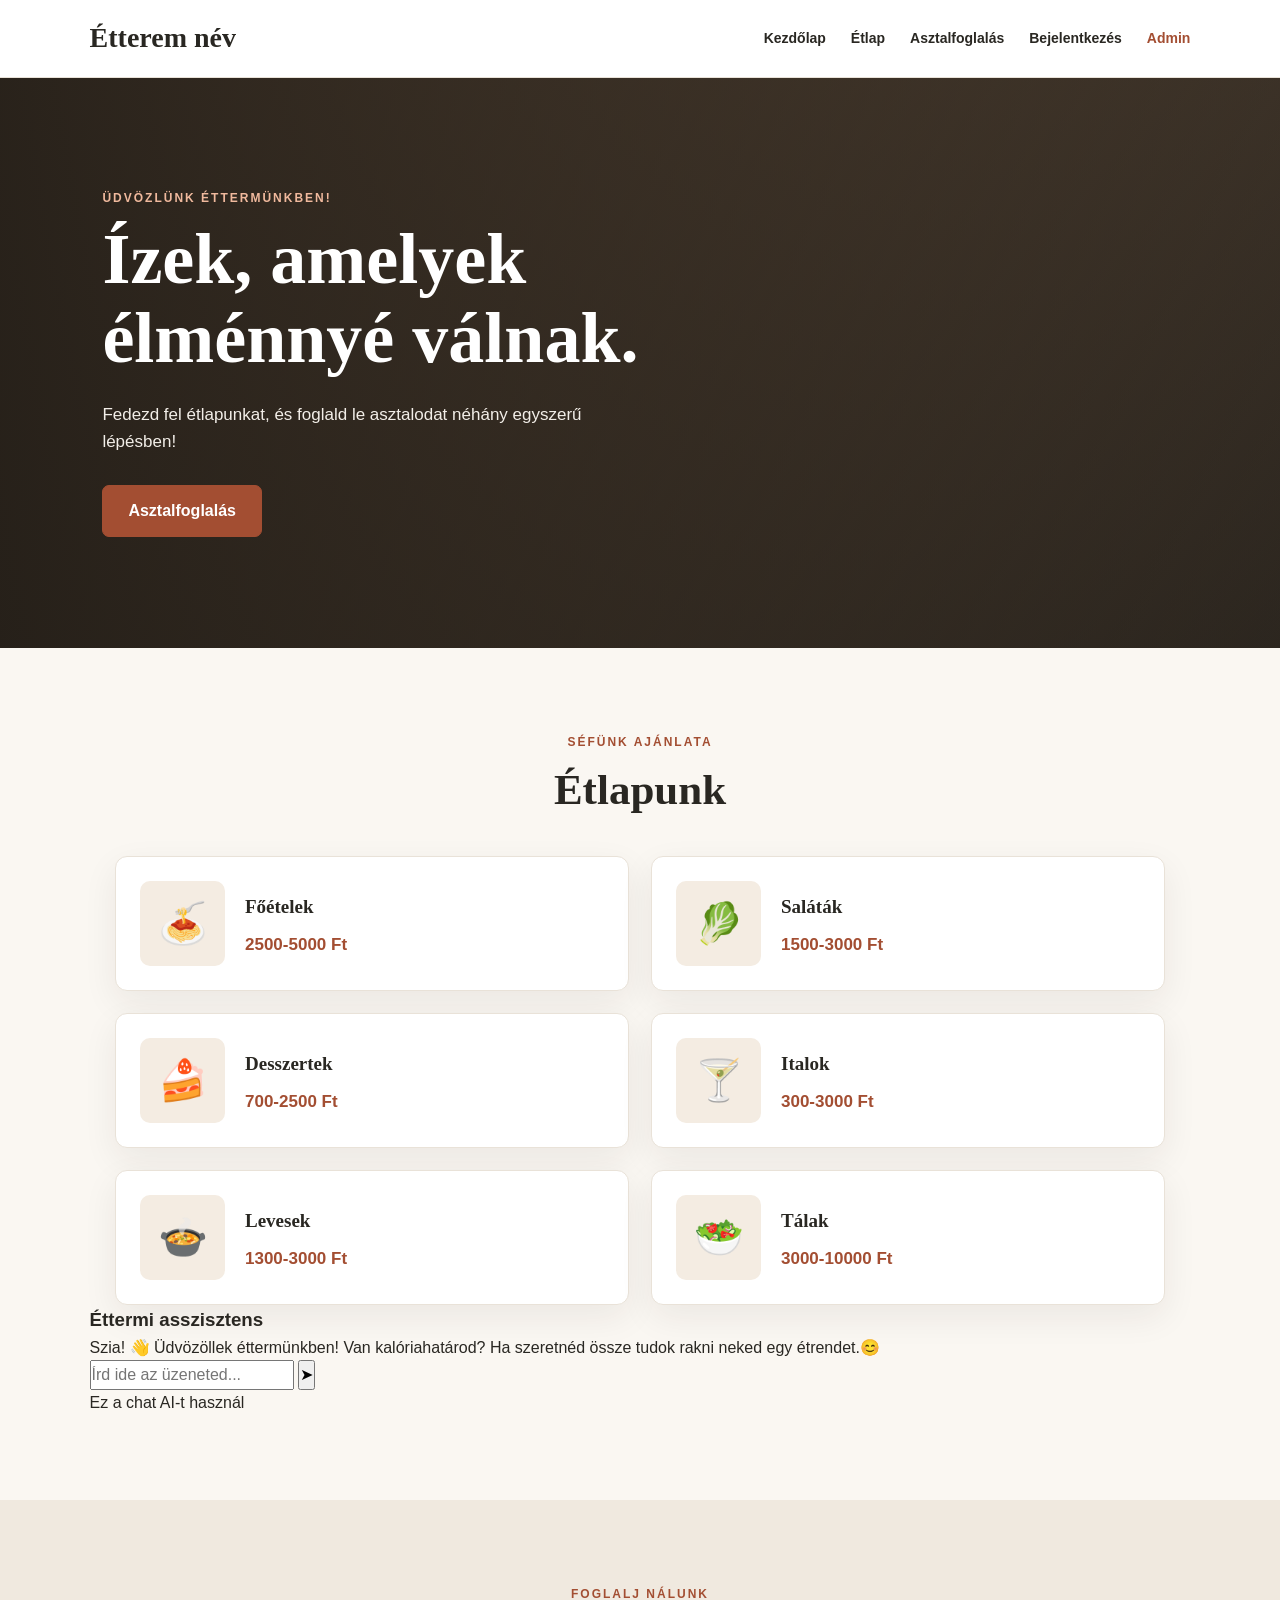
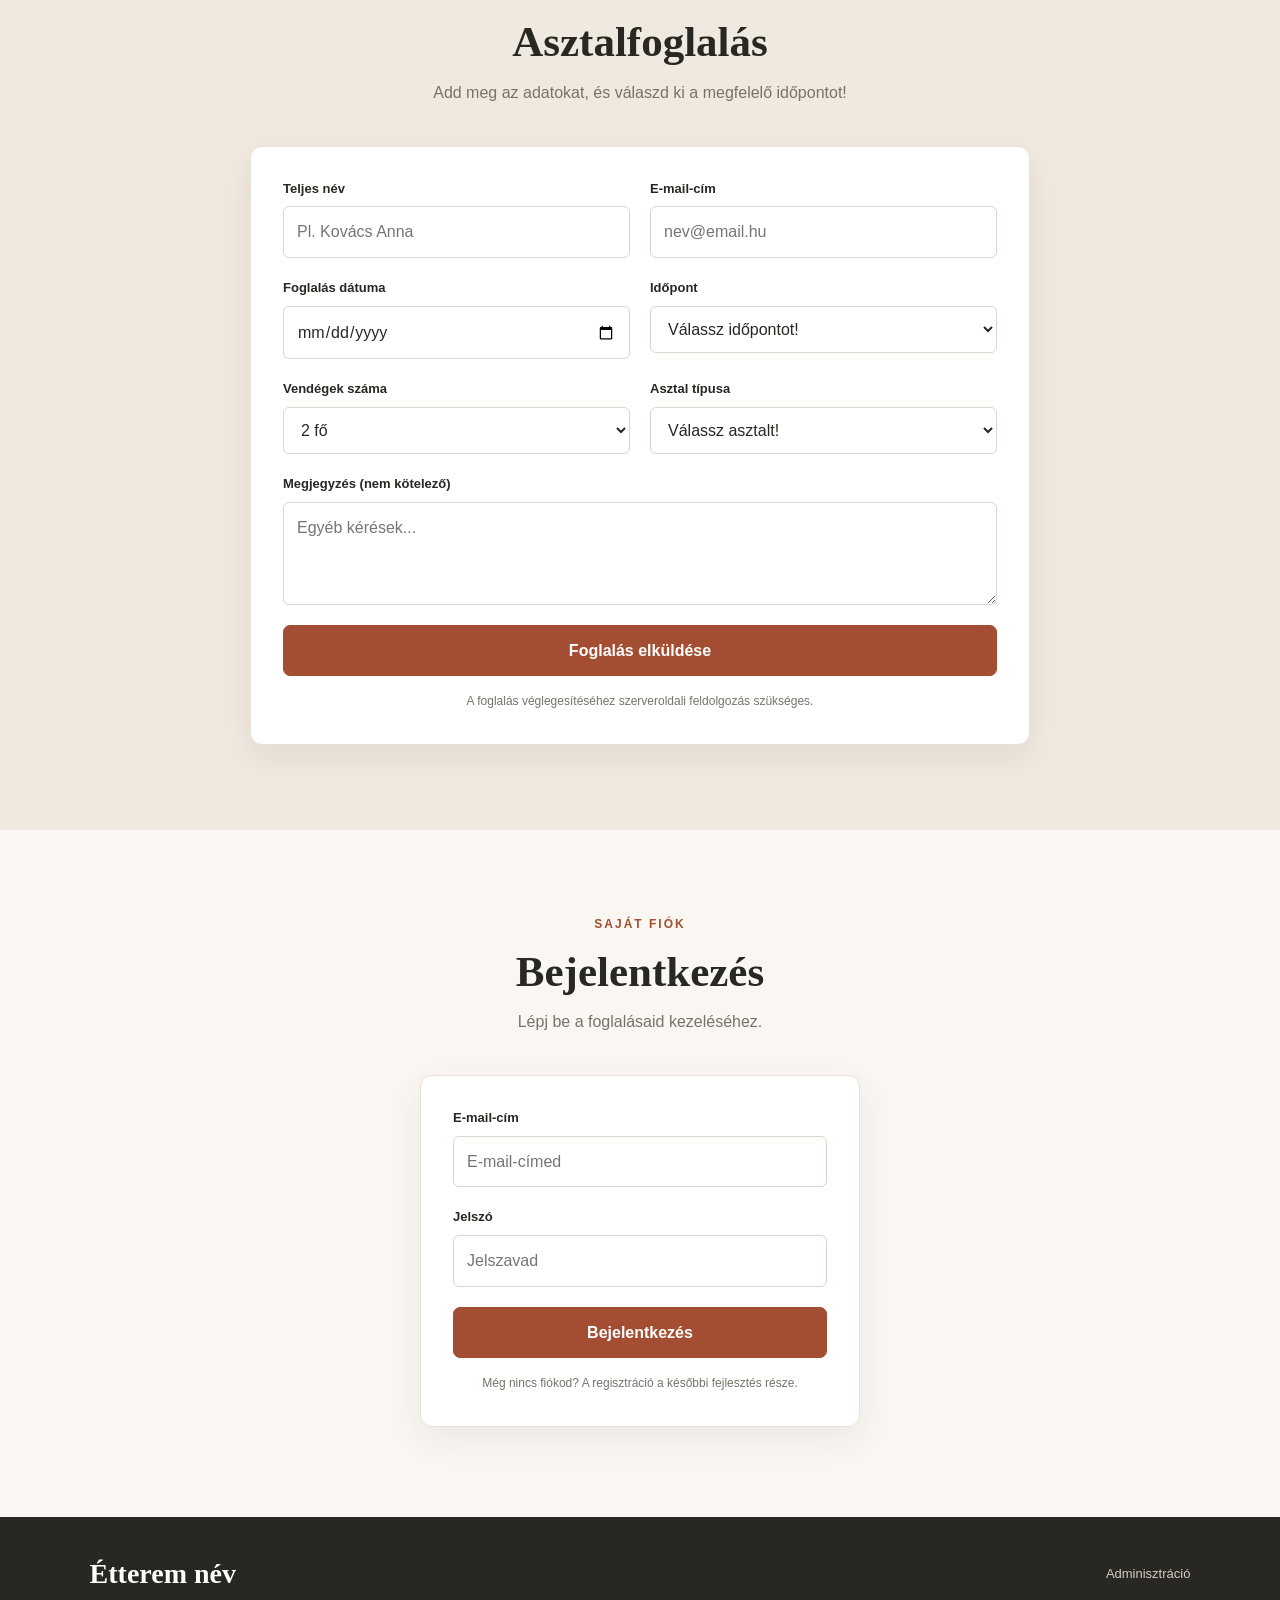
==== commit bb36d8f4: "AI chat ablak index.html" ====
--- a/index.html
+++ b/index.html
@@ -43,9 +43,13 @@
         <!-- adatbázisból majd ide kellenek az ételek -->
 
         
-<div class="menu-grid">
-
-    <!-- FŐÉTELEK -->
+
+<div class="menu-layout">
+
+    <!-- BAL OLDAL: ÉTLAP -->
+    <div class="menu-grid">
+
+        <!-- FŐÉTELEK -->
     <article class="menu-card">
         <div class="menu-header" onclick="toggleMenu(this)">
             <div class="food-icon">🍝</div>
@@ -246,6 +250,40 @@
             </div>
         </div>
     </article>
+    </div>
+
+    <!-- JOBB OLDAL: CHAT -->
+    <aside class="chat-panel">
+
+        <div class="chat-header">
+            <div>
+                <h3>Éttermi asszisztens</h3>
+            </div>
+            <span class="chat-status"></span>
+        </div>
+
+        <div class="chat-messages" id="chatMessages">
+            <div class="chat-message ai-message">
+                Szia! 👋 Üdvözöllek éttermünkben!
+                Van kalóriahatárod? Ha szeretnéd össze tudok rakni neked egy étrendet.😊
+            </div>
+        </div>
+
+        <form class="chat-input-area" id="chatForm">
+            <input
+                type="text"
+                id="chatInput"
+                placeholder="Írd ide az üzeneted..."
+                required
+            >
+            <button type="submit">➤</button>
+        </form>
+
+        <p class="chat-note">
+            Ez a chat AI-t használ
+        </p>
+
+    </aside>
 
 </div>
 
--- a/style.css
+++ b/style.css
@@ -224,28 +224,35 @@
 
 /*étlap*/
 
+
 .menu-grid {
     display: grid;
     grid-template-columns: repeat(2, minmax(0, 1fr));
     gap: 22px;
     max-width: 1050px;
     margin: 0 auto;
+    align-items: start;
 }
 
 .menu-card {
-    display: flex;
-    gap: 20px;
-    padding: 24px;
+    display: block;
+    align-self: start;
+    height: fit-content;
+    min-width: 0;
+    padding: 0;
+    overflow: hidden;
     background: var(--surface);
     border: 1px solid var(--border);
     border-radius: 12px;
     box-shadow: var(--shadow);
-    transition: transform 0.2s;
+    transition: box-shadow 0.2s ease;
 }
 
 .menu-card:hover {
-    transform: translateY(-4px);
-}
+    transform: none;
+    border-color: var(--primary);
+}
+
 
 .food-icon {
     width: 85px;
@@ -286,6 +293,168 @@
     color: var(--primary);
     font-size: 17px;
 }
+
+/*Étlap 2.0*/
+
+
+/* LENYITHATÓ ÉTLAPKÁRTYÁK */
+
+.menu-card {
+    display: block;
+    padding: 0;
+    overflow: hidden;
+    cursor: pointer;
+    transition: box-shadow 0.3s ease, border-color 0.3s ease;
+}
+
+.menu-card:hover {
+    transform: translateY(-4px);
+    border-color: var(--primary);
+}
+
+/* Kattintható kártyafejléc */
+
+.menu-header {
+    width: 100%;
+    min-height: 132px;
+    padding: 24px;
+    display: flex;
+    align-items: center;
+    gap: 20px;
+    cursor: pointer;
+    user-select: none;
+}
+
+.menu-header .food-icon {
+    flex-shrink: 0;
+}
+
+.menu-header .menu-info {
+    flex: 1;
+}
+
+.menu-header .menu-info h3 {
+    margin: 4px 0 8px;
+    font-family: Georgia, serif;
+    font-size: 19px;
+}
+
+.menu-header .menu-info strong {
+    color: var(--primary);
+    font-size: 17px;
+}
+
+/* Lenyíló nyíl */
+
+.menu-header .arrow {
+    width: 35px;
+    height: 35px;
+    display: grid;
+    place-items: center;
+    border-radius: 50%;
+    background: #f4ece2;
+    color: var(--primary);
+    font-size: 25px;
+    transition: transform 0.3s ease, background 0.3s ease;
+}
+
+.menu-card.active .arrow {
+    transform: rotate(180deg);
+    background: var(--primary);
+    color: white;
+}
+
+/* Lenyíló étellista */
+
+
+.menu-content {
+    max-height: 0;
+    padding: 0 24px;
+    overflow: hidden;
+    opacity: 0;
+    transition: max-height 0.4s ease, opacity 0.3s ease;
+}
+
+.menu-card.active .menu-content {
+    max-height: 600px;
+    padding: 0 24px 24px;
+    opacity: 1;
+}
+
+
+/* Egy étel sora */
+
+.food-item {
+    display: flex;
+    justify-content: space-between;
+    align-items: center;
+    gap: 12px;
+    padding: 13px 15px;
+    margin-top: 8px;
+    background: #faf7f2;
+    border: 1px solid var(--border);
+    border-radius: 7px;
+    font-size: 14px;
+    transition: background 0.2s ease;
+}
+
+.food-item:hover {
+    background: #f4ece2;
+}
+
+.food-item span {
+    color: var(--text);
+}
+
+.food-item strong {
+    flex-shrink: 0;
+    color: var(--primary);
+    font-size: 14px;
+}
+
+/* MOBILNÉZET */
+
+@media (max-width: 600px) {
+    .menu-header {
+        min-height: 100px;
+        padding: 17px;
+        gap: 13px;
+    }
+
+    .menu-header .food-icon {
+        width: 60px;
+        height: 60px;
+        font-size: 30px;
+    }
+
+    .menu-header .menu-info h3 {
+        font-size: 17px;
+    }
+
+    .menu-header .menu-info strong {
+        font-size: 14px;
+    }
+
+    .menu-header .arrow {
+        width: 30px;
+        height: 30px;
+        font-size: 21px;
+    }
+
+    .menu-card.active .menu-content {
+        padding: 0 15px 18px;
+    }
+
+    .food-item {
+        padding: 11px;
+        font-size: 12px;
+    }
+
+    .food-item strong {
+        font-size: 12px;
+    }
+}
+
 
 /*foglalás és infók*/
 
@@ -425,14 +594,6 @@
     padding: 50px 5%;
 }
 
-.admin-login-section {
-    padding: 25px 0 75px;
-}
-
-.admin-login-section .section-heading h1 {
-    font-size: 36px;
-}
-
 .dashboard {
     padding-top: 35px;
     border-top: 1px solid var(--border);
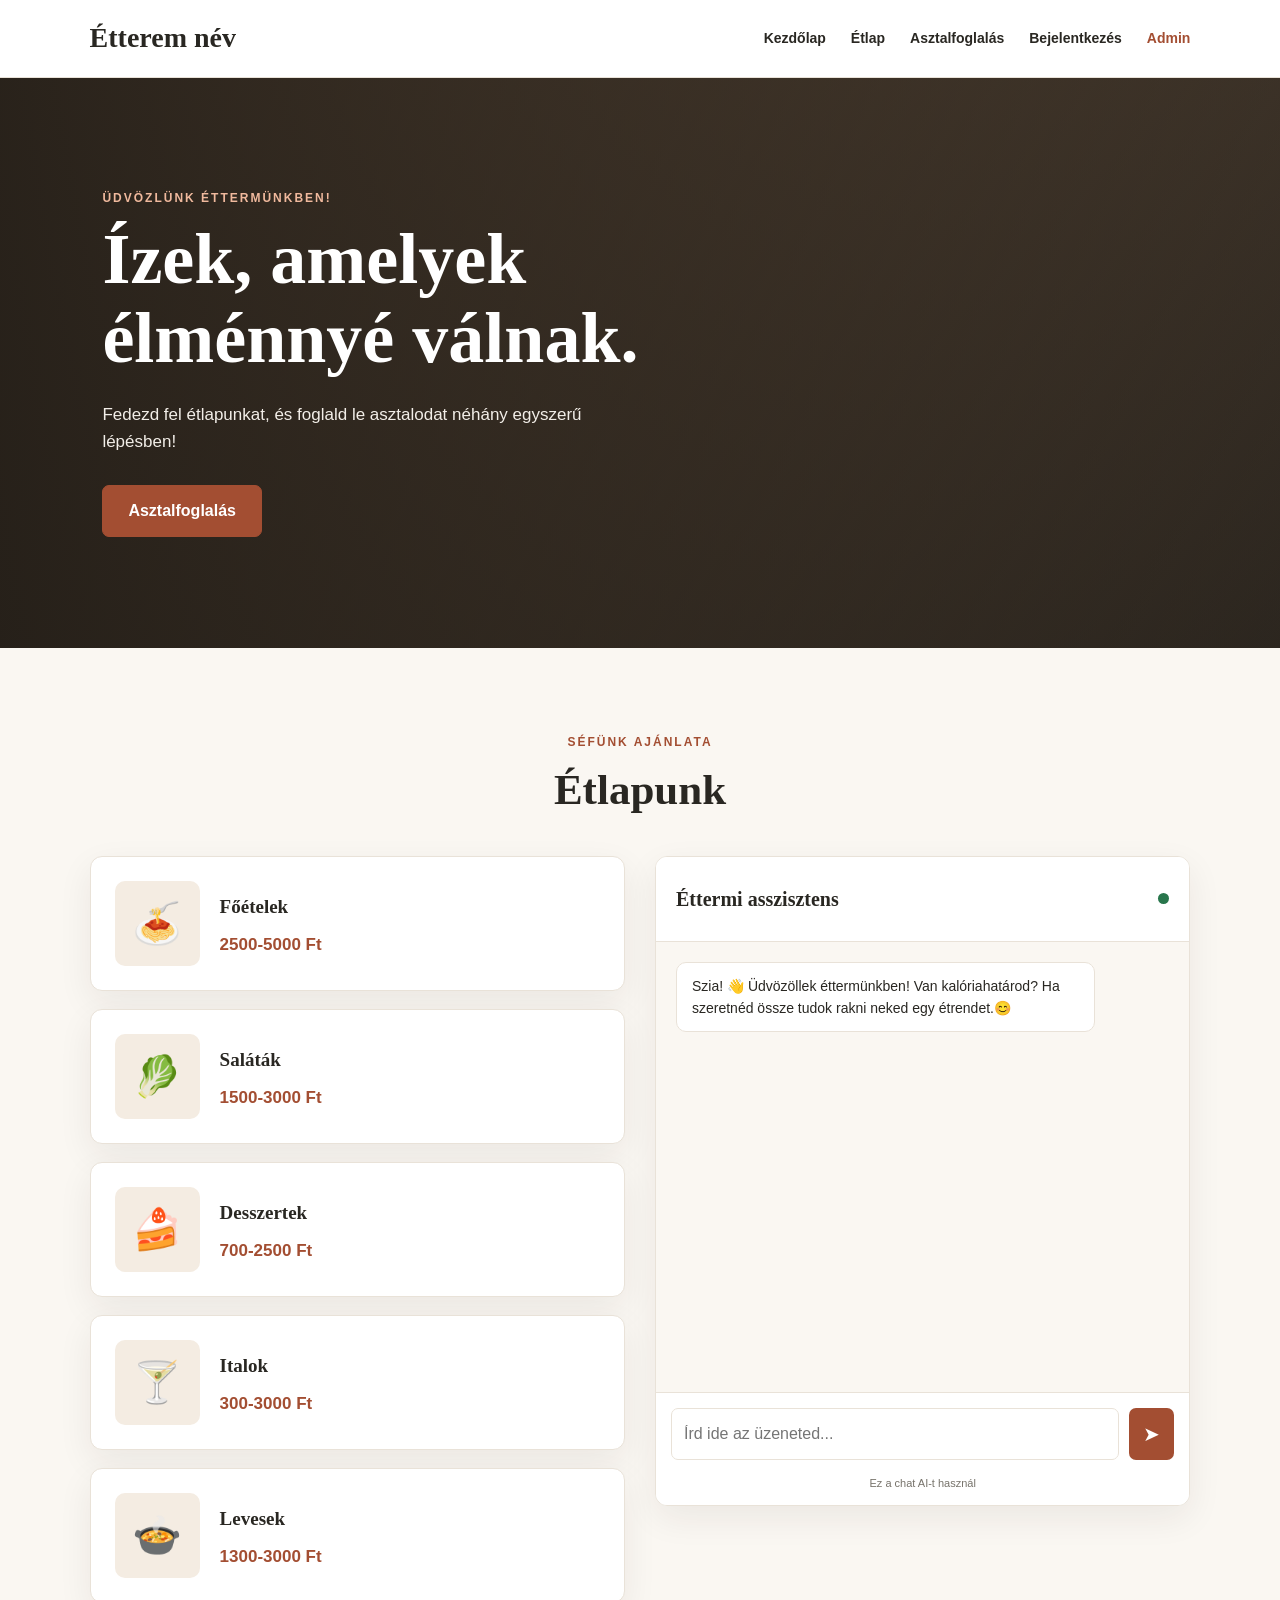
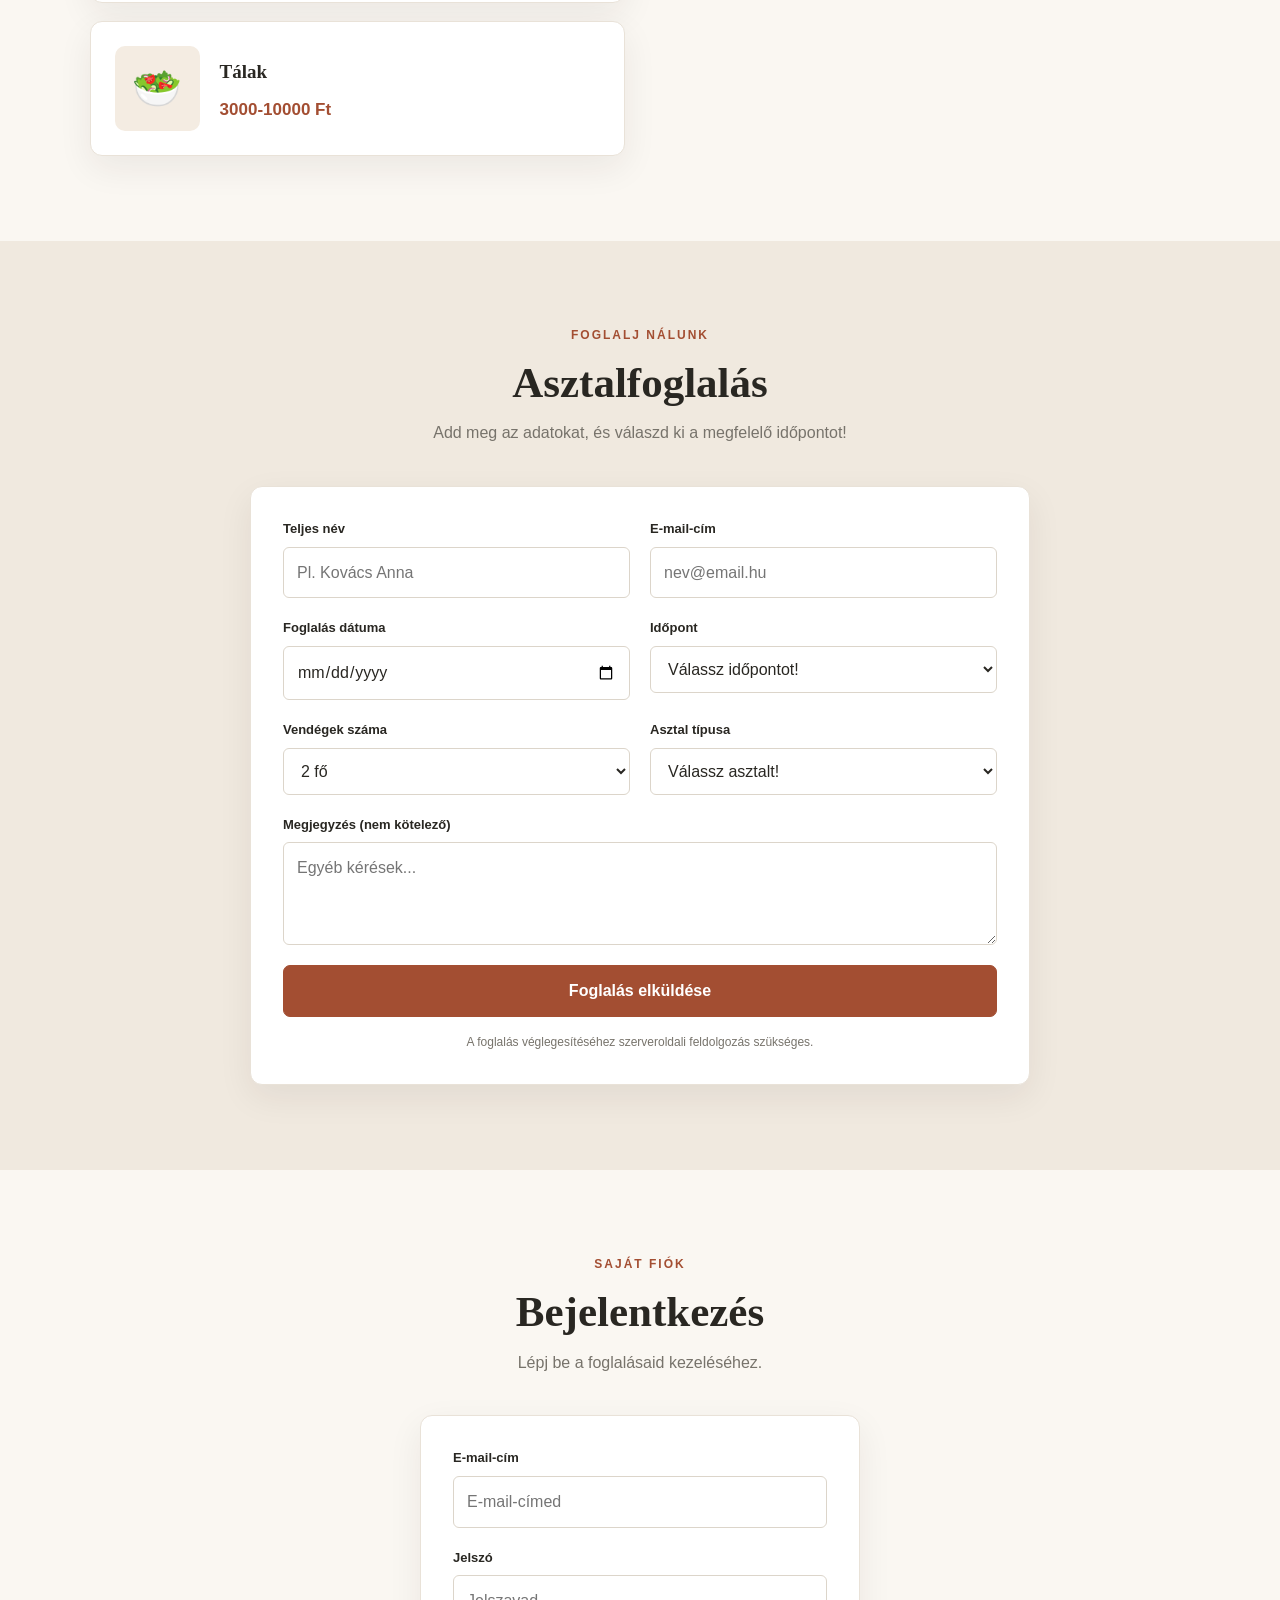
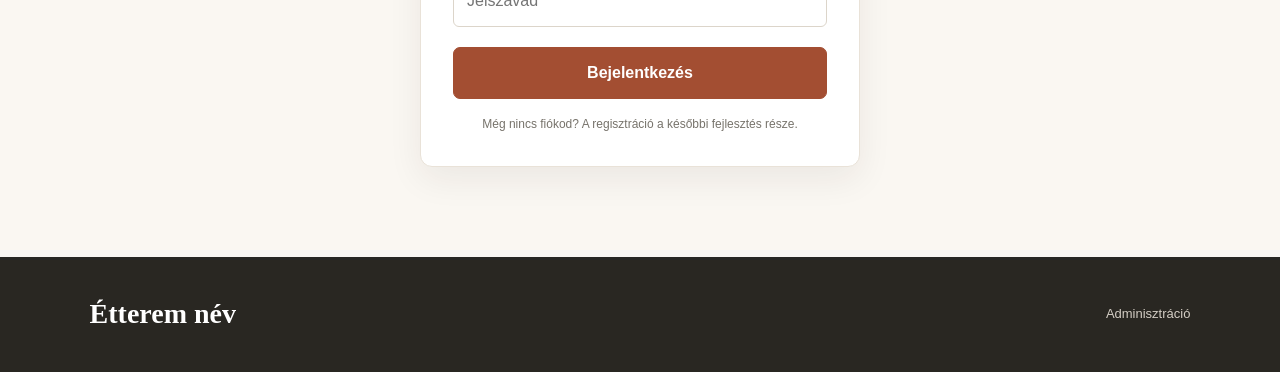
==== commit 4356ae7f: "Frontend és Backend összelinkelése" ====
--- a/index.html
+++ b/index.html
@@ -405,5 +405,6 @@
     <a href="admin.html">Adminisztráció</a>
 </footer>
 <script src="script.js"></script>
+<script src="../Backend/script.js"></script>
 </body>
 </html>
--- a/style.css
+++ b/style.css
@@ -225,14 +225,188 @@
 /*étlap*/
 
 
+
+/* ÉTLAP ÉS CHAT ELRENDEZÉS */
+
+.menu-layout {
+    display: grid;
+    grid-template-columns: 1fr 1fr;
+    gap: 30px;
+    max-width: 1250px;
+    margin: 0 auto;
+    align-items: stretch;
+}
+
 .menu-grid {
-    display: grid;
-    grid-template-columns: repeat(2, minmax(0, 1fr));
-    gap: 22px;
-    max-width: 1050px;
-    margin: 0 auto;
-    align-items: start;
-}
+    display: flex;
+    flex-direction: column;
+    gap: 18px;
+    width: 100%;
+    min-width: 0;
+}
+
+.menu-card {
+    width: 100%;
+    min-width: 0;
+}
+
+/* CHAT PANEL */
+
+.chat-panel {
+    position: sticky;
+    top: 100px;
+    display: flex;
+    flex-direction: column;
+    height: 650px;
+    min-width: 0;
+    overflow: hidden;
+    background: var(--surface);
+    border: 1px solid var(--border);
+    border-radius: 12px;
+    box-shadow: var(--shadow);
+}
+
+/* CHAT FEJLÉC */
+
+.chat-header {
+    min-height: 85px;
+    padding: 20px;
+    display: flex;
+    justify-content: space-between;
+    align-items: center;
+    background: #fff;
+    border-bottom: 1px solid var(--border);
+}
+
+.chat-header h3 {
+    font-family: Georgia, serif;
+    font-size: 20px;
+    color: var(--text);
+}
+
+.chat-header p {
+    color: var(--muted);
+    font-size: 12px;
+}
+
+.chat-status {
+    width: 11px;
+    height: 11px;
+    border-radius: 50%;
+    background: var(--success);
+}
+
+/* ÜZENETEK */
+
+.chat-messages {
+    flex: 1;
+    display: flex;
+    flex-direction: column;
+    gap: 15px;
+    padding: 20px;
+    overflow-y: auto;
+    background: var(--background);
+}
+
+.chat-message {
+    max-width: 85%;
+    padding: 12px 15px;
+    border-radius: 10px;
+    font-size: 14px;
+    overflow-wrap: anywhere;
+}
+
+.ai-message {
+    align-self: flex-start;
+    background: white;
+    border: 1px solid var(--border);
+    color: var(--text);
+}
+
+.user-message {
+    align-self: flex-end;
+    background: var(--primary);
+    color: white;
+}
+
+/* ÜZENETKÜLDÉS */
+
+.chat-input-area {
+    display: flex;
+    gap: 10px;
+    padding: 15px;
+    background: white;
+    border-top: 1px solid var(--border);
+}
+
+.chat-input-area input {
+    flex: 1;
+    min-width: 0;
+    padding: 12px;
+    border: 1px solid var(--border);
+    border-radius: 7px;
+    outline: none;
+}
+
+.chat-input-area input:focus {
+    border-color: var(--primary);
+    box-shadow: 0 0 0 3px rgba(163, 78, 50, 0.12);
+}
+
+.chat-input-area button {
+    width: 45px;
+    flex-shrink: 0;
+    border: none;
+    border-radius: 7px;
+    background: var(--primary);
+    color: white;
+    font-size: 20px;
+    transition: background 0.2s;
+}
+
+.chat-input-area button:hover {
+    background: var(--primary-dark);
+}
+
+.chat-note {
+    padding: 0 12px 12px;
+    background: white;
+    color: var(--muted);
+    font-size: 11px;
+    text-align: center;
+}
+
+/* RESZPONZÍV NÉZET */
+
+@media (max-width: 900px) {
+    .menu-layout {
+        grid-template-columns: 1fr;
+    }
+
+    .chat-panel {
+        position: static;
+        height: 500px;
+    }
+}
+
+@media (max-width: 600px) {
+    .chat-panel {
+        height: 450px;
+    }
+
+    .chat-header {
+        padding: 15px;
+    }
+
+    .chat-messages {
+        padding: 15px;
+    }
+
+    .chat-input-area {
+        padding: 10px;
+    }
+}
+
 
 .menu-card {
     display: block;
